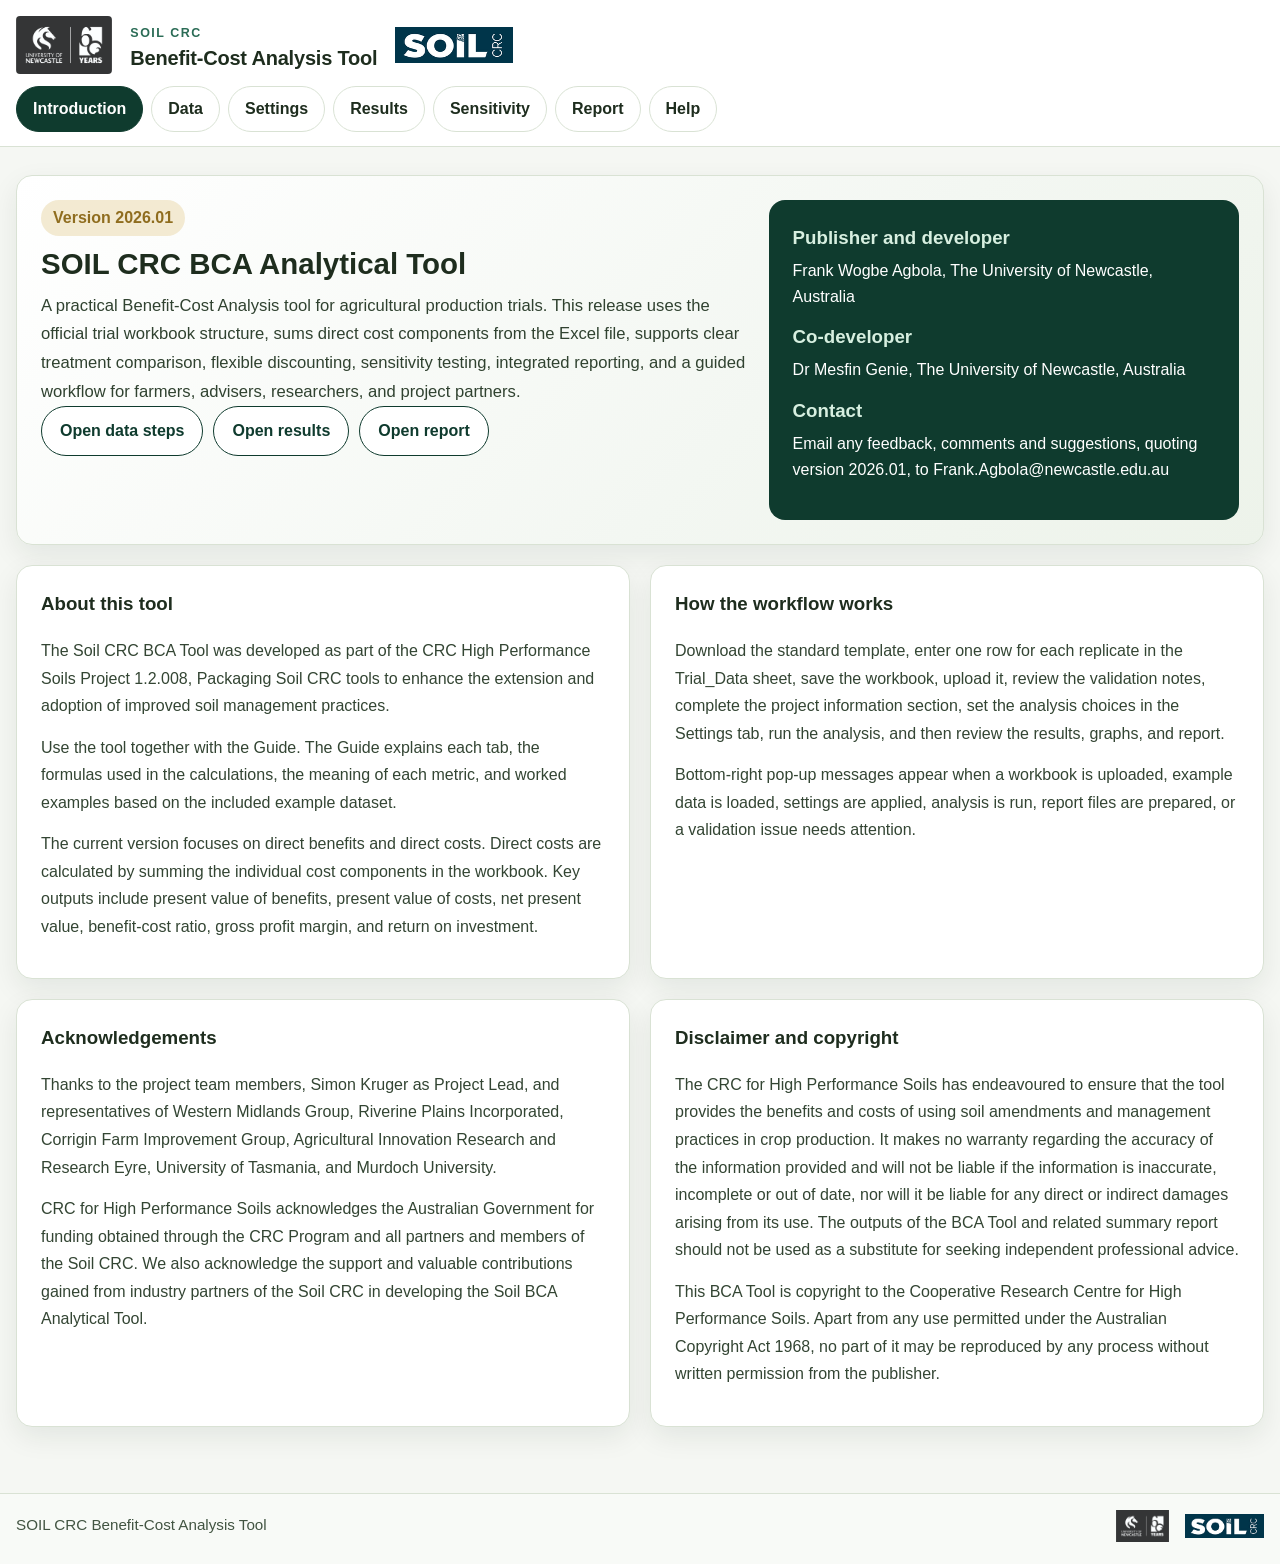
==== index.html @ 41de5b17 "Add files via upload" ====
<!doctype html>
<html lang="en">
<head>
  <meta charset="utf-8" />
  <meta name="viewport" content="width=device-width, initial-scale=1" />
  <title>SOIL CRC Benefit-Cost Analysis Tool</title>
  <link rel="stylesheet" href="styles.css" />
</head>
<body>
  <div class="toast-stack" id="toastStack" aria-live="polite" aria-atomic="true"></div>

  <header class="site-header">
    <div class="container header-shell">
      <div class="brand-wrap">
        <img src="logo_university_newcastle.jpg" alt="University of Newcastle logo" class="brand-logo brand-logo-uon">
        <div class="brand-copy">
          <div class="eyebrow">SOIL CRC</div>
          <h1>Benefit-Cost Analysis Tool</h1>
        </div>
        <img src="logo_soil_crc.png" alt="SOIL CRC logo" class="brand-logo brand-logo-soil">
      </div>
    </div>
    <nav class="container tabs" aria-label="Primary tabs">
      <button class="tab active" data-tab="intro">Introduction</button>
      <button class="tab" data-tab="data">Data</button>
      <button class="tab" data-tab="settings">Settings</button>
      <button class="tab" data-tab="results">Results</button>
      <button class="tab" data-tab="sensitivity">Sensitivity</button>
      <button class="tab" data-tab="report">Report</button>
      <button class="tab" data-tab="help">Help</button>
    </nav>
  </header>

  <main class="container main-area">
    <section id="tab-intro" class="panel active">
      <div class="hero card intro-hero">
        <div class="hero-left">
          <div class="hero-badge">Version 2026.01</div>
          <h2>SOIL CRC BCA Analytical Tool</h2>
          <p class="lead">A practical Benefit-Cost Analysis tool for agricultural production trials. This release uses the official trial workbook structure, sums direct cost components from the Excel file, supports clear treatment comparison, flexible discounting, sensitivity testing, integrated reporting, and a guided workflow for farmers, advisers, researchers, and project partners.</p>
          <div class="hero-actions">
            <button class="btn btn-ghost jump" data-target="data" type="button">Open data steps</button>
            <button class="btn btn-ghost jump" data-target="results" type="button">Open results</button>
            <button class="btn btn-ghost jump" data-target="report" type="button">Open report</button>
          </div>
        </div>
        <div class="hero-right">
          <div class="cover-panel">
            <h3>Publisher and developer</h3>
            <p>Frank Wogbe Agbola, The University of Newcastle, Australia</p>
            <h3>Co-developer</h3>
            <p>Dr Mesfin Genie, The University of Newcastle, Australia</p>
            <h3>Contact</h3>
            <p>Email any feedback, comments and suggestions, quoting version 2026.01, to Frank.Agbola@newcastle.edu.au</p>
          </div>
        </div>
      </div>

      <div class="grid two">
        <article class="card prose">
          <h3>About this tool</h3>
          <p>The Soil CRC BCA Tool was developed as part of the CRC High Performance Soils Project 1.2.008, Packaging Soil CRC tools to enhance the extension and adoption of improved soil management practices.</p>
          <p>Use the tool together with the Guide. The Guide explains each tab, the formulas used in the calculations, the meaning of each metric, and worked examples based on the included example dataset.</p>
          <p>The current version focuses on direct benefits and direct costs. Direct costs are calculated by summing the individual cost components in the workbook. Key outputs include present value of benefits, present value of costs, net present value, benefit-cost ratio, gross profit margin, and return on investment.</p>
        </article>
        <article class="card prose">
          <h3>How the workflow works</h3>
          <p>Download the standard template, enter one row for each replicate in the Trial_Data sheet, save the workbook, upload it, review the validation notes, complete the project information section, set the analysis choices in the Settings tab, run the analysis, and then review the results, graphs, and report.</p>
          <p>Bottom-right pop-up messages appear when a workbook is uploaded, example data is loaded, settings are applied, analysis is run, report files are prepared, or a validation issue needs attention.</p>
        </article>
      </div>

      <div class="grid two">
        <article class="card prose">
          <h3>Acknowledgements</h3>
          <p>Thanks to the project team members, Simon Kruger as Project Lead, and representatives of Western Midlands Group, Riverine Plains Incorporated, Corrigin Farm Improvement Group, Agricultural Innovation Research and Research Eyre, University of Tasmania, and Murdoch University.</p>
          <p>CRC for High Performance Soils acknowledges the Australian Government for funding obtained through the CRC Program and all partners and members of the Soil CRC. We also acknowledge the support and valuable contributions gained from industry partners of the Soil CRC in developing the Soil BCA Analytical Tool.</p>
        </article>
        <article class="card prose">
          <h3>Disclaimer and copyright</h3>
          <p>The CRC for High Performance Soils has endeavoured to ensure that the tool provides the benefits and costs of using soil amendments and management practices in crop production. It makes no warranty regarding the accuracy of the information provided and will not be liable if the information is inaccurate, incomplete or out of date, nor will it be liable for any direct or indirect damages arising from its use. The outputs of the BCA Tool and related summary report should not be used as a substitute for seeking independent professional advice.</p>
          <p>This BCA Tool is copyright to the Cooperative Research Centre for High Performance Soils. Apart from any use permitted under the Australian Copyright Act 1968, no part of it may be reproduced by any process without written permission from the publisher.</p>
        </article>
      </div>
    </section>

    <section id="tab-data" class="panel">
      <div class="card">
        <div class="section-head">
          <div>
            <h2>Data upload and project information</h2>
            <p class="subtle">Complete these steps in order. The same project information is used at the start of the report.</p>
          </div>
          <div class="section-actions">
            <a class="btn btn-ghost" href="soil_crc_bca_template.xlsx" download id="downloadTemplateBtn" title="Download the standard Excel template">Download template</a>
            <button class="btn" id="openUploadBtn" type="button" title="Upload a completed Excel workbook">Upload workbook</button>
            <button class="btn btn-ghost" id="loadExampleBtn" type="button" title="Load the included example workbook and pre-fill the tool">Load example data</button>
            <input id="fileInput" type="file" accept=".xlsx" hidden />
          </div>
        </div>

        <div class="grid four step-grid">
          <div class="step card soft"><span class="step-no">1</span><h3>Download the template</h3><p>Use the official Excel file supplied with this tool. It contains the Trial_Data sheet and a data dictionary sheet to help with data entry.</p></div>
          <div class="step card soft"><span class="step-no">2</span><h3>Fill one row per replicate</h3><p>Each replicate should have its own row. Keep amendment names and treatment IDs consistent across replicates. The control is identified from the control treatment row in the workbook.</p></div>
          <div class="step card soft"><span class="step-no">3</span><h3>Save and upload</h3><p>Save the completed file before uploading it back into the tool. This helps avoid incomplete workbook errors.</p></div>
          <div class="step card soft"><span class="step-no">4</span><h3>Complete project details</h3><p>Enter the project details below so they can appear in the report and in the Word or PDF-ready export.</p></div>
        </div>

        <div class="upload-box">
          <button class="upload-tile" id="uploadTile" type="button" title="Click to upload your completed Excel workbook">
            <strong>Upload completed workbook</strong>
            <span>Click to choose the Excel workbook you have completed.</span>
          </button>
          <div id="uploadStatus" class="status neutral">No workbook uploaded yet.</div>
        </div>
      </div>

      <div class="grid two">
        <article class="card">
          <h3>Workbook summary</h3>
          <div class="metrics-grid mini">
            <div class="metric"><span>Workbook</span><strong id="workbookName">-</strong></div>
            <div class="metric"><span>Sheet used</span><strong id="sheetName">-</strong></div>
            <div class="metric"><span>Rows</span><strong id="rowsCount">-</strong></div>
            <div class="metric"><span>Treatments</span><strong id="treatmentsCount">-</strong></div>
            <div class="metric"><span>Control rows</span><strong id="controlsCount">-</strong></div>
            <div class="metric"><span>Rows with yield</span><strong id="yieldCount">-</strong></div>
          </div>
          <div id="validationBox" class="message info">Upload a workbook to see validation messages.</div>
        </article>
        <article class="card prose">
          <h3>What the tool checks</h3>
          <p><span class="tip" data-tip="The workbook should contain a Trial_Data sheet and the standard header row.">Template structure</span> The workbook should contain the standard Trial_Data layout.</p>
          <p><span class="tip" data-tip="Treatment names should be consistent across replicate rows for the same treatment.">Treatment consistency</span> Treatment names, IDs and control flags should be filled in clearly.</p>
          <p><span class="tip" data-tip="The tool uses the main direct cost components reported in the workbook, such as seed, total labour, total machinery, fertiliser, pesticides, fuel, marketing, repairs and maintenance, support services, electricity, water, insurance services, overheads, interest paid on loans, structure maintenance, and other costs.">Costs</span> Yield and direct cost values should be numeric where they are provided.</p>
          <p><span class="tip" data-tip="A control is needed so the tool can compare treatments against a reference practice.">Control rows</span> At least one control row should be present for the control treatment.</p>
        </article>
      </div>

      <div class="card">
        <div class="section-head">
          <div>
            <h3>Project details for the report</h3>
            <p class="subtle">These fields are shown at the beginning of the report and help tailor the narrative to the project.</p>
          </div>
        </div>
        <div class="form-grid wide-grid">
          <label><span>Name of project</span><input id="projectName" type="text" placeholder="Enter the project name" /></label>
          <label><span>Name of collaborators</span><input id="collaborators" type="text" placeholder="Enter the collaborators or project team" /></label>
          <label><span>Funding agency</span><input id="fundingAgency" type="text" placeholder="Enter the funding agency" /></label>
          <label class="full"><span>Project summary (up to 100 words)</span><textarea id="projectSummary" rows="4" maxlength="800" placeholder="Summarise the project purpose, trial focus, and intended use of the results."></textarea></label>
          <label class="full"><span>Brief description of methodology of project (site description, duration of project or field trial, agronomic and management practices, up to 200 words)</span><textarea id="projectMethodology" rows="6" maxlength="1600" placeholder="Describe the trial site, duration, treatments, agronomic management, and other practical details that should appear in the report."></textarea></label>
        </div>
      </div>

      <div class="card">
        <div class="section-head">
          <div>
            <h3>Data preview</h3>
            <p class="subtle">The first cleaned rows from the uploaded workbook are shown below.</p>
          </div>
          <div class="section-actions">
            <button class="btn btn-ghost" id="downloadCsvBtn" type="button" disabled title="Download the cleaned data used by the tool as a CSV file">Download cleaned CSV</button>
          </div>
        </div>
        <div class="table-wrap"><table id="previewTable"><thead></thead><tbody></tbody></table></div>
      </div>
    </section>

    <section id="tab-settings" class="panel">
      <div class="grid two">
        <div class="card">
          <h2>Settings</h2>
          <div class="form-grid">
            <label><span>Grain price ($ per tonne)</span><input id="grainPrice" type="number" value="500" step="0.01" /></label>
            <label><span>Analysis period (years)</span><input id="analysisYears" type="number" value="10" min="1" step="1" /></label>
            <label><span>Discounting mode</span><select id="discountMode"><option value="constant">Constant rate</option><option value="increasing">Increasing rate</option><option value="declining">Declining rate</option></select></label>
            <label><span>Initial annual discount rate (%)</span><input id="discountInitial" type="number" value="5" step="0.1" /></label>
            <label><span>Later annual discount rate (%)</span><input id="discountLater" type="number" value="3" step="0.1" /></label>
            <label><span>Switch year</span><input id="discountSwitchYear" type="number" value="5" min="1" step="1" /></label>
          </div>
          <div class="settings-actions">
            <button class="btn" id="applySettingsBtn" type="button" title="Apply the current analysis settings and update the tool">Apply settings</button>
          </div>
          <div id="settingsStatus" class="message info" aria-live="polite">Current settings are shown above. Click Apply settings to confirm and refresh the analysis.</div>
        </div>
        <div class="card prose">
          <h3>How discounting is applied</h3>
          <p><span class="tip" data-tip="A constant rate uses the same annual discount rate for every year in the analysis period.">Constant rate</span> The same discount rate is used for every year.</p>
          <p><span class="tip" data-tip="An increasing schedule applies the initial rate up to the switch year and the later rate after that point.">Increasing rate</span> The initial rate applies first, then the later rate applies after the switch year.</p>
          <p><span class="tip" data-tip="A declining schedule also uses the switch year, but the later rate is lower than the initial rate.">Declining rate</span> This works in the same way, but with a lower later rate after the switch year.</p>
          <div class="logic-box" id="discountLabelBox">The active discount schedule will be shown here after analysis is run.</div>
        </div>
      </div>
    </section>

    <section id="tab-results" class="panel">
      <div class="card">
        <div class="section-head">
          <div>
            <h2>Results</h2>
            <p class="subtle">Choose the comparison mode, then run the analysis. The full table below reports all treatment results.</p>
          </div>
          <div class="section-actions">
            <button class="btn" id="runBtn" type="button" title="Calculate rankings, comparisons and headline metrics">Run Benefit-Cost Analysis</button>
            <button class="btn btn-ghost jump" data-target="report" id="reportAllBtn" type="button" title="Open the report tab with all treatment results">Report all treatment results</button>
          </div>
        </div>
        <div class="mode-row">
          <label><input type="radio" name="compareMode" value="control" checked /> Compare selected treatment against control</label>
          <label><input type="radio" name="compareMode" value="side" /> Compare two treatments side by side</label>
        </div>
        <div id="compareControlPanel" class="selector-grid">
          <label><span>Reference control</span><select id="controlSelect"></select></label>
          <label><span>Treatment to compare</span><select id="treatmentSelect"></select></label>
        </div>
        <div id="compareSidePanel" class="selector-grid hidden">
          <label><span>First treatment</span><select id="sideTreatmentA"></select></label>
          <label><span>Second treatment</span><select id="sideTreatmentB"></select></label>
        </div>
        <div id="sameTreatmentWarning" class="message warning hidden">Please choose two different treatments for side by side comparison.</div>
      </div>

      <div class="grid three results-grid">
        <div class="card metric-card"><span>Present value of benefits</span><strong id="pvBenefits">-</strong></div>
        <div class="card metric-card"><span>Present value of costs</span><strong id="pvCosts">-</strong></div>
        <div class="card metric-card"><span>Net present value</span><strong id="npvValue">-</strong></div>
        <div class="card metric-card"><span>Benefit-cost ratio</span><strong id="bcrValue">-</strong></div>
        <div class="card metric-card"><span>Gross profit margin</span><strong id="gpmValue">-</strong></div>
        <div class="card metric-card"><span>Return on investment</span><strong id="roiValue">-</strong></div>
        <div class="card metric-card"><span>Difference versus control</span><strong id="deltaValue">-</strong></div>
      </div>

      <div class="grid two">
        <div class="card"><h3>Headline interpretation</h3><p id="headlineSummary" class="summary-box">Upload data and run the analysis to view the headline interpretation.</p></div>
        <div class="card"><h3>Comparison details</h3><div class="table-wrap compact"><div id="comparisonDetails"></div></div></div>
      </div>

      <div class="card">
        <h3>Treatment ranking</h3>
        <div class="table-wrap compact"><table id="rankingTable"><thead><tr><th>Rank</th><th>Treatment</th><th>Average yield (t/ha)</th><th>Average direct costs ($/ha)</th><th>PV benefits ($/ha)</th><th>PV costs ($/ha)</th><th>NPV ($/ha)</th><th>BCR</th><th>Gross profit margin (%)</th><th>ROI (%)</th><th>Difference versus control ($/ha)</th></tr></thead><tbody></tbody></table></div>
      </div>

      <div class="grid two chart-grid">
        <div class="card"><h3>BCR graph</h3><div id="chartBcr" class="chart-box"></div></div>
        <div class="card"><h3>NPV graph</h3><div id="chartNpv" class="chart-box"></div></div>
        <div class="card"><h3>NPV difference from control</h3><div id="chartDelta" class="chart-box"></div></div>
        <div class="card"><h3>Gross profit margin graph</h3><div id="chartGpm" class="chart-box"></div></div>
        <div class="card"><h3>ROI graph</h3><div id="chartRoi" class="chart-box"></div></div>
      </div>
    </section>

    <section id="tab-sensitivity" class="panel">
      <div class="card">
        <div class="section-head">
          <div>
            <h2>Sensitivity analysis</h2>
            <p class="subtle">Enter alternative values directly to test how the selected treatment responds.</p>
          </div>
          <div class="section-actions"><button class="btn" id="runSensitivityBtn" type="button">Update sensitivity</button></div>
        </div>
        <div class="table-wrap">
          <table class="settings-table">
            <thead><tr><th>Scenario</th><th>Discount rate (%)</th><th>Grain price ($/t)</th><th>Benefits change (%)</th><th>Costs change (%)</th></tr></thead>
            <tbody>
              <tr><td>Scenario 1</td><td><input id="s1Rate" type="number" value="3" step="0.1" /></td><td><input id="s1Price" type="number" value="500" step="0.01" /></td><td><input id="s1Benefit" type="number" value="0" step="0.1" /></td><td><input id="s1Cost" type="number" value="0" step="0.1" /></td></tr>
              <tr><td>Scenario 2</td><td><input id="s2Rate" type="number" value="5" step="0.1" /></td><td><input id="s2Price" type="number" value="550" step="0.01" /></td><td><input id="s2Benefit" type="number" value="10" step="0.1" /></td><td><input id="s2Cost" type="number" value="10" step="0.1" /></td></tr>
              <tr><td>Scenario 3</td><td><input id="s3Rate" type="number" value="7" step="0.1" /></td><td><input id="s3Price" type="number" value="450" step="0.01" /></td><td><input id="s3Benefit" type="number" value="-10" step="0.1" /></td><td><input id="s3Cost" type="number" value="15" step="0.1" /></td></tr>
            </tbody>
          </table>
        </div>
      </div>
      <div class="card">
        <div class="table-wrap compact"><table id="sensitivityTable"><thead><tr><th>Scenario</th><th>Discount rate (%)</th><th>Grain price ($/t)</th><th>Benefits change (%)</th><th>Costs change (%)</th><th>PV benefits ($/ha)</th><th>PV costs ($/ha)</th><th>NPV ($/ha)</th><th>BCR</th><th>Gross profit margin (%)</th></tr></thead><tbody></tbody></table></div>
      </div>
    </section>

    <section id="tab-report" class="panel">
      <div class="grid two">
        <div class="card prose">
          <div class="section-head">
            <div>
              <h2>Report</h2>
              <p class="subtle">Part A reproduces the project information you entered in the Data tab. Part B combines the analysis with a narrative summary.</p>
            </div>
            <div class="section-actions">
              <button class="btn" id="downloadWordBtn" type="button">Download Word report</button>
              <button class="btn btn-ghost" id="openPdfReportBtn" type="button">Open PDF-ready report</button>
            </div>
          </div>
          <h3>Part A: Project summary</h3>
          <div id="reportProjectSummary" class="report-summary-box"></div>
        </div>
        <div class="card prose">
          <h3>Part B: Summary source</h3>
          <div class="form-grid single-grid report-form-grid">
            <label><span>AI access</span>
              <select id="aiAccessSelect">
                <option value="none">I do not have access to ChatGPT or Copilot</option>
                <option value="chatgpt">I have access to ChatGPT</option>
                <option value="copilot">I have access to Copilot</option>
              </select>
            </label>
            <label><span>Include logos at the bottom of the report</span>
              <select id="includeReportLogos">
                <option value="yes">Yes</option>
                <option value="no">No</option>
              </select>
            </label>
          </div>
          <p class="subtle">If you use ChatGPT or Copilot, open the prepared prompt, generate the narrative, then paste it back into the box below. If you do not have access, the tool can generate a local draft summary inside the report.</p>
          <div class="section-actions">
            <button class="btn" id="openChatGPTBtn" type="button">Open in ChatGPT</button>
            <button class="btn btn-ghost" id="openCopilotBtn" type="button">Open in Copilot</button>
            <button class="btn btn-ghost" id="copyPromptBtn" type="button">Copy prompt</button>
            <button class="btn btn-ghost" id="generateLocalSummaryBtn" type="button">Generate local summary</button>
            <button class="btn btn-ghost" id="refreshReportBtn" type="button">Refresh report preview</button>
          </div>
          <label class="full"><span>AI or local summary to include in the report</span><textarea id="reportNarrative" class="prompt-box" rows="14" spellcheck="true" placeholder="Paste the ChatGPT or Copilot summary here, or click Generate local summary."></textarea></label>
          <details>
            <summary>Prepared prompt</summary>
            <textarea id="aiPromptPreview" class="prompt-box prompt-small" spellcheck="false"></textarea>
          </details>
        </div>
      </div>

      <div class="card prose">
        <h3>Report preview</h3>
        <div id="reportPreview" class="report-preview"></div>
      </div>
    </section>

    <section id="tab-help" class="panel">
      <div class="card prose">
        <div class="section-head">
          <div>
            <h2>Help and FAQ</h2>
            <p class="subtle">Practical help for farmers, advisers, and other users.</p>
          </div>
          <div class="section-actions">
            <button class="btn" id="openGuideBtn" type="button" title="Open the full user guide in a new window">Open full guide</button>
          </div>
        </div>
        <details open><summary>Why are my results missing?</summary><p>Results usually remain empty when no workbook has been uploaded, when no control rows are present, or when yield and direct cost values are missing for the selected treatments.</p></details>
        <details><summary>Why is the ranking table empty?</summary><p>The ranking table is filled after you upload a workbook and click Run Benefit-Cost Analysis in the Results tab.</p></details>
        <details><summary>How should I structure the uploaded workbook?</summary><p>Use the standard template from this tool. Enter one row per replicate in the Trial_Data sheet. Keep treatment names consistent and save the file before uploading it back into the tool.</p></details>
        <details><summary>How are direct costs calculated?</summary><p>The tool sums the individual cost components in each replicate row, including seed, labour, machinery, fertiliser, chemical, fuel, marketing, repairs, support services, electricity, water, insurance, overheads, interest paid on loans, structure maintenance, and other direct costs. The reported total farm cost column is shown in the workbook for reference only.</p></details>
        <details><summary>What do the outputs mean?</summary><p>Net present value shows benefits minus costs after discounting. Benefit-cost ratio compares discounted benefits with discounted costs. Gross profit margin shows the share of discounted benefits remaining after discounted costs are deducted. Return on investment shows net gains relative to discounted costs.</p></details>
        <details><summary>How do the two comparison modes differ?</summary><p>The first mode compares a selected treatment against the control. The second mode compares any two treatments side by side. A warning appears if the same treatment is selected twice.</p></details>
      </div>
    </section>
  </main>

  <footer class="site-footer">
    <div class="container footer-row">
      <div>SOIL CRC Benefit-Cost Analysis Tool</div>
      <div class="footer-logos">
        <img src="logo_university_newcastle.jpg" alt="" class="footer-logo footer-logo-uon">
        <img src="logo_soil_crc.png" alt="" class="footer-logo footer-logo-soil">
      </div>
    </div>
  </footer>

  <script src="app.js"></script>
</body>
</html>
---- styles.css ----
:root {
  --bg: #f5f7f3;
  --surface: #ffffff;
  --surface-soft: #f0f4ee;
  --surface-alt: #f8faf7;
  --text: #1e2d1e;
  --muted: #516451;
  --line: #d9e2d4;
  --green-900: #0f3b2e;
  --green-800: #1f5c49;
  --green-700: #2b6c56;
  --green-100: #dfeadf;
  --gold-100: #f3ead2;
  --gold-500: #8f6d1f;
  --warning: #8a6500;
  --warning-bg: #fff7dd;
  --info: #225a7a;
  --info-bg: #eef7fb;
  --ok: #235f35;
  --ok-bg: #edf8ef;
  --shadow: 0 10px 28px rgba(10, 38, 20, 0.08);
  --radius: 16px;
}
* { box-sizing: border-box; }
html { scroll-behavior: smooth; }
body {
  margin: 0;
  font-family: Arial, Helvetica, sans-serif;
  color: var(--text);
  background: var(--bg);
  line-height: 1.5;
}
a { color: var(--green-800); text-decoration: none; }
a:hover { text-decoration: underline; }
.container { width: min(1320px, calc(100% - 32px)); margin: 0 auto; }
.site-header {
  position: sticky;
  top: 0;
  z-index: 40;
  background: rgba(255,255,255,0.97);
  border-bottom: 1px solid var(--line);
  backdrop-filter: blur(10px);
}
.header-shell {
  display: flex;
  align-items: center;
  justify-content: space-between;
  gap: 20px;
  padding: 16px 0 12px;
}
.brand-wrap {
  display: flex;
  align-items: center;
  gap: 18px;
  min-width: 0;
}
.brand-logo { display: block; object-fit: contain; }
.brand-logo-uon {
  height: 58px;
  width: auto;
  border-radius: 4px;
}
.brand-logo-soil {
  height: 36px;
  width: auto;
  image-rendering: auto;
}
.brand-copy h1 {
  margin: 2px 0 0;
  font-size: clamp(1.25rem, 1.5vw, 1.7rem);
  line-height: 1.15;
  font-weight: 700;
  letter-spacing: -0.01em;
}
.eyebrow {
  display: inline-block;
  margin-bottom: 2px;
  font-size: 0.78rem;
  text-transform: uppercase;
  letter-spacing: 0.12em;
  color: var(--green-700);
  font-weight: 700;
}
.top-actions, .section-actions, .hero-actions {
  display: flex;
  flex-wrap: wrap;
  align-items: center;
  gap: 10px;
}
.tabs {
  display: flex;
  gap: 8px;
  overflow-x: auto;
  padding: 0 0 14px;
}
.tab {
  appearance: none;
  border: 1px solid var(--line);
  background: var(--surface);
  color: var(--text);
  border-radius: 999px;
  padding: 10px 16px;
  font-weight: 700;
  cursor: pointer;
  white-space: nowrap;
}
.tab.active, .tab:hover {
  background: var(--green-900);
  color: #fff;
  border-color: var(--green-900);
}
.main-area { padding: 28px 0 46px; }
.panel { display: none; }
.panel.active { display: block; }
.card {
  background: var(--surface);
  border: 1px solid var(--line);
  border-radius: var(--radius);
  box-shadow: var(--shadow);
  padding: 24px;
  margin-bottom: 20px;
}
.soft {
  background: var(--surface-alt);
  box-shadow: none;
}
.hero {
  display: grid;
  grid-template-columns: 1.2fr .8fr;
  gap: 22px;
  background: linear-gradient(135deg, #ffffff 0%, #f3f7f2 60%, #edf3ea 100%);
}
.hero-badge {
  display: inline-flex;
  align-items: center;
  padding: 6px 12px;
  border-radius: 999px;
  background: var(--gold-100);
  color: var(--gold-500);
  font-weight: 700;
  margin-bottom: 12px;
}
.hero h2 {
  margin: 0 0 12px;
  font-size: clamp(1.8rem, 2.3vw, 2.6rem);
  line-height: 1.08;
}
.lead {
  margin: 0;
  color: #304230;
  font-size: 1.04rem;
  line-height: 1.72;
}
.cover-panel {
  height: 100%;
  background: var(--green-900);
  color: #fff;
  border-radius: 16px;
  padding: 24px;
}
.cover-panel h3 { margin: 0 0 6px; color: #d7efe0; }
.cover-panel p { margin: 0 0 14px; line-height: 1.6; }
.grid { display: grid; gap: 20px; }
.grid.two { grid-template-columns: repeat(2, minmax(0,1fr)); }
.grid.four { grid-template-columns: repeat(4, minmax(0,1fr)); }
.results-grid { grid-template-columns: repeat(3, minmax(0,1fr)); }
.prose p { margin: 0 0 14px; line-height: 1.72; color: #334533; }
.prose h2, .prose h3, .section-head h2, .section-head h3 { margin-top: 0; }
.section-head {
  display: flex;
  align-items: flex-start;
  justify-content: space-between;
  gap: 16px;
  margin-bottom: 18px;
}
.subtle {
  margin: 6px 0 0;
  color: var(--muted);
}
.step-grid { margin-bottom: 18px; }
.step { padding: 18px; }
.step-no {
  width: 34px;
  height: 34px;
  display: grid;
  place-items: center;
  border-radius: 50%;
  background: var(--green-900);
  color: #fff;
  font-weight: 700;
  margin-bottom: 10px;
}
.upload-box { display: grid; gap: 14px; }
.upload-tile {
  width: 100%;
  padding: 24px;
  border-radius: 16px;
  border: 2px dashed #a8b9a4;
  background: #fafcf9;
  cursor: pointer;
  text-align: center;
}
.upload-tile strong {
  display: block;
  font-size: 1.05rem;
  margin-bottom: 8px;
}
.status {
  padding: 14px 16px;
  border-radius: 14px;
  font-weight: 700;
}
.status.neutral { background: #f3f5f2; color: #4d5d4d; }
.status.ok { background: var(--ok-bg); color: var(--ok); }
.status.warn { background: var(--warning-bg); color: var(--warning); }
.metrics-grid { display: grid; gap: 14px; }
.metrics-grid.mini { grid-template-columns: repeat(3, minmax(0,1fr)); }
.metric, .metric-card {
  background: var(--surface-alt);
  border: 1px solid var(--line);
  border-radius: 16px;
  padding: 16px;
}
.metric span, .metric-card span {
  display: block;
  color: var(--muted);
  font-size: 0.93rem;
  margin-bottom: 8px;
}
.metric strong { font-size: 1.16rem; line-height: 1.2; }
.metric-card strong {
  display: block;
  margin-top: 4px;
  font-size: 1.36rem;
  line-height: 1.16;
}
.form-grid, .selector-grid {
  display: grid;
  grid-template-columns: repeat(2, minmax(0,1fr));
  gap: 14px;
}
label {
  display: grid;
  gap: 8px;
  font-weight: 700;
}
label span {
  color: #334533;
  font-size: 0.95rem;
}
input, select, textarea, button { font: inherit; }
input, select, textarea {
  width: 100%;
  border: 1px solid #c9d5c5;
  border-radius: 12px;
  padding: 12px 14px;
  background: #fff;
  color: var(--text);
}
input:focus, select:focus, textarea:focus, button:focus {
  outline: 3px solid rgba(31,92,73,0.14);
  outline-offset: 1px;
}
.logic-box, .headline, .summary-box { line-height: 1.7; }
.logic-box {
  background: #f5f8f3;
  border: 1px solid var(--line);
  border-radius: 14px;
  padding: 16px;
  font-weight: 700;
}
.mode-row {
  display: flex;
  flex-wrap: wrap;
  gap: 18px;
  margin-bottom: 14px;
}
.mode-row label {
  display: flex;
  align-items: center;
  gap: 8px;
}
.mode-row input { width: auto; }
.table-wrap {
  overflow: auto;
  border: 1px solid var(--line);
  border-radius: 16px;
  background: #fff;
}
.compact { max-height: 440px; }
table {
  width: 100%;
  min-width: 760px;
  border-collapse: collapse;
}
th, td {
  padding: 12px 14px;
  border-bottom: 1px solid #e8eee5;
  text-align: left;
  vertical-align: top;
}
thead th {
  position: sticky;
  top: 0;
  z-index: 1;
  background: #eef3ec;
  font-size: 0.92rem;
}
tbody tr:nth-child(even) { background: #fbfcfb; }
.message {
  padding: 14px 16px;
  border-radius: 14px;
  line-height: 1.65;
}
.message.info { background: var(--info-bg); color: var(--info); }
.message.warning { background: var(--warning-bg); color: var(--warning); }
.hidden { display: none !important; }
.btn {
  appearance: none;
  border: none;
  border-radius: 999px;
  background: var(--green-800);
  color: #fff;
  font-weight: 700;
  padding: 12px 18px;
  cursor: pointer;
  box-shadow: 0 8px 20px rgba(21, 67, 47, 0.12);
}
.btn:hover {
  background: var(--green-900);
  text-decoration: none;
}
.btn-ghost {
  background: #fff;
  color: var(--green-900);
  border: 1px solid var(--green-900);
  box-shadow: none;
}
.btn-dark { background: #27342c; }
.prompt-box {
  min-height: 360px;
  resize: vertical;
}
.toast-stack {
  position: fixed;
  right: max(18px, env(safe-area-inset-right));
  bottom: max(18px, env(safe-area-inset-bottom));
  z-index: 9999;
  display: grid;
  gap: 10px;
  max-width: min(420px, calc(100vw - 36px));
  pointer-events: none;
}
.toast {
  background: var(--green-900);
  color: #fff;
  padding: 14px 16px;
  border-radius: 14px;
  box-shadow: var(--shadow);
  opacity: 0;
  transform: translateY(10px);
  transition: opacity .18s ease, transform .18s ease;
}
.toast.show {
  opacity: 1;
  transform: translateY(0);
}
.toast.hide {
  opacity: 0;
  transform: translateY(10px);
}
.toast.warn { background: #876200; }
.toast.info { background: #225a7a; }
.toast .title {
  font-weight: 700;
  margin-bottom: 4px;
}
@keyframes fadeIn {
  from { opacity: 0; transform: translateY(8px); }
  to { opacity: 1; transform: none; }
}
.tip {
  position: relative;
  border-bottom: 1px dotted var(--green-800);
  cursor: help;
}
.tip::after {
  content: attr(data-tip);
  position: absolute;
  left: 0;
  bottom: calc(100% + 10px);
  width: min(320px, 72vw);
  background: var(--green-900);
  color: #fff;
  padding: 10px 12px;
  border-radius: 12px;
  box-shadow: var(--shadow);
  opacity: 0;
  pointer-events: none;
  transform: translateY(6px);
  transition: .15s ease;
  font-weight: 400;
  font-size: 0.92rem;
  line-height: 1.5;
}
.tip:hover::after { opacity: 1; transform: none; }
details {
  border: 1px solid var(--line);
  border-radius: 14px;
  padding: 16px 18px;
  background: #fbfcfb;
  margin-bottom: 12px;
}
summary {
  cursor: pointer;
  font-weight: 700;
}
details p { margin: 12px 0 0; }
.site-footer {
  border-top: 1px solid var(--line);
  background: #f8faf7;
}
.footer-row {
  display: flex;
  justify-content: space-between;
  align-items: center;
  gap: 20px;
  padding: 16px 0 22px;
  color: #425442;
  font-size: 0.95rem;
}
.footer-logos {
  display: flex;
  align-items: center;
  gap: 16px;
}
.footer-logo { display: block; object-fit: contain; }
.footer-logo-uon { height: 32px; width: auto; }
.footer-logo-soil { height: 24px; width: auto; }
.upload-tile, .btn {
  transition: transform .12s ease, box-shadow .12s ease, background .12s ease;
}
.upload-tile:hover, .btn:hover { transform: translateY(-1px); }
.guide-page .hero { grid-template-columns: 1fr; }
@media (max-width: 1100px) {
  .header-shell, .footer-row, .brand-wrap { flex-direction: column; align-items: flex-start; }
  .hero, .grid.two, .grid.four, .results-grid, .metrics-grid.mini, .form-grid, .selector-grid { grid-template-columns: 1fr; }
}
@media (max-width: 720px) {
  .container { width: min(100% - 20px, 1320px); }
  .btn { width: 100%; justify-content: center; }
  .top-actions, .section-actions, .hero-actions { width: 100%; }
}

.settings-actions {
  margin-top: 16px;
  display: flex;
  justify-content: flex-start;
}

@media (max-width: 1100px) {
  .top-actions { width: 100%; }
  .tabs { padding-bottom: 12px; }
}

@media (max-width: 720px) {
  html { -webkit-text-size-adjust: 100%; }
  body { line-height: 1.6; }
  .main-area { padding: 18px 0 30px; }
  .header-shell { gap: 14px; padding: 12px 0 10px; }
  .brand-wrap { width: 100%; gap: 12px; }
  .brand-copy h1 { font-size: 1.2rem; }
  .brand-logo-uon { height: 46px; }
  .brand-logo-soil { height: 30px; }
  .tabs { gap: 6px; padding-bottom: 10px; scroll-padding: 10px; }
  .tab { padding: 10px 14px; font-size: 0.95rem; }
  .card { padding: 18px; border-radius: 14px; }
  .hero h2 { font-size: 1.55rem; }
  .lead, .prose p, .logic-box, .summary-box { font-size: 0.98rem; }
  .section-head { flex-direction: column; }
  .metrics-grid.mini { grid-template-columns: 1fr 1fr; }
  .mode-row { gap: 12px; }
  .mode-row label { align-items: flex-start; }
  .table-wrap { -webkit-overflow-scrolling: touch; overflow-x: auto; }
  table { min-width: 640px; width: max(100%, 640px); }
  th, td { padding: 10px 12px; }
  .toast-stack { right: 12px; left: 12px; bottom: max(12px, env(safe-area-inset-bottom)); max-width: none; }
  .toast { width: 100%; }
  .footer-row, .footer-logos { width: 100%; }
}

@media (max-width: 480px) {
  .container { width: calc(100% - 16px); }
  .brand-copy h1 { font-size: 1.08rem; }
  .eyebrow { font-size: 0.72rem; }
  .metric strong, .metric-card strong { font-size: 1.1rem; }
  .metrics-grid.mini { grid-template-columns: 1fr; }
  .btn { padding: 12px 16px; }
  .upload-tile { padding: 18px; }
}


.message.success {
  background: #edf7f2;
  border: 1px solid #9cc3ae;
  color: #164b34;
}

@media (max-width: 900px) {
  .top-actions,
  .section-actions,
  .hero-actions,
  .settings-actions {
    flex-wrap: wrap;
  }
  .section-actions > *,
  .top-actions > *,
  .hero-actions > * {
    flex: 1 1 220px;
  }
  .selector-grid,
  .form-grid,
  .results-grid,
  .grid.three {
    grid-template-columns: 1fr;
  }
}


/* Responsive and reliable toast / settings improvements */
.toast-stack { display: flex; flex-direction: column; align-items: stretch; }
.toast { pointer-events: auto; }
#settingsStatus { scroll-margin-top: 100px; }
@media (max-width: 900px) {
  .header-shell, .brand-wrap, .top-actions, .section-actions, .mode-row, .metric-grid, .select-grid, .action-row { flex-wrap: wrap; }
  .brand-wrap { gap: 12px; }
}
@media (max-width: 640px) {
  .container, .page-shell { width: min(100% - 20px, 1180px); }
  .site-header { position: sticky; top: 0; z-index: 50; }
  .tab-row { overflow-x: auto; -webkit-overflow-scrolling: touch; }
  .tab { flex: 0 0 auto; }
  .metric-grid, .select-grid { grid-template-columns: 1fr; }
  .section-actions .btn, .top-actions .btn, .action-row .btn { width: 100%; }
  .brand-copy h1 { font-size: 1.3rem; }
  .footer-row { flex-direction: column; align-items: flex-start; gap: 10px; }
  .toast-stack { right: 12px; left: 12px; bottom: max(12px, env(safe-area-inset-bottom)); max-width: none; }
  .toast { width: 100%; }
}


#applySettingsBtn[aria-busy="true"] { opacity: 0.8; }
#applySettingsBtn:active { transform: translateY(0); }
@media (max-width: 720px) {
  .settings-actions .btn { width: 100%; }
}


/* v6 settings and responsiveness fix */
.settings-actions { display:flex; gap:12px; flex-wrap:wrap; }
.settings-actions .btn { min-height:44px; touch-action:manipulation; -webkit-tap-highlight-color: transparent; }
#applySettingsBtn { position:relative; z-index:5; cursor:pointer; }
.toast-stack { position:fixed !important; right:max(16px, env(safe-area-inset-right)) !important; bottom:max(16px, env(safe-area-inset-bottom)) !important; z-index:99999 !important; }
@media (max-width: 900px) {
  .container { width:min(100% - 24px, 1200px); }
  .header-shell { gap:14px; }
  .brand-wrap { width:100%; justify-content:space-between; gap:12px; align-items:center; }
  .brand-copy h1 { font-size:1.3rem; line-height:1.2; }
  .top-actions { width:100%; display:grid; grid-template-columns:1fr; gap:10px; }
  .grid.two, .grid.three, .grid.four { grid-template-columns:1fr !important; }
  .selector-grid, .form-grid, .metrics-grid, .results-grid { grid-template-columns:1fr !important; }
  .tabs { overflow-x:auto; -webkit-overflow-scrolling:touch; gap:8px; }
  .tab { flex:0 0 auto; white-space:nowrap; }
  .section-actions, .hero-actions, .settings-actions { display:grid; grid-template-columns:1fr; width:100%; }
  .table-wrap { overflow-x:auto; -webkit-overflow-scrolling:touch; }
}
@media (max-width: 600px) {
  body { font-size:15px; }
  .main-area { padding-bottom:90px; }
  .card { padding:16px; }
  .brand-logo { max-height:42px; width:auto; }
  .toast { width:100%; }
}

.wide-grid { grid-template-columns: repeat(2, minmax(0,1fr)); }
.wide-grid .full, .report-form-grid .full { grid-column: 1 / -1; }
.single-grid { grid-template-columns: 1fr; }
.chart-grid { grid-template-columns: repeat(2, minmax(0,1fr)); }
.chart-box { min-height: 220px; }
.chart-box svg { width: 100%; height: auto; display: block; }
.chart-label { fill: #244224; font: 13px Arial, Helvetica, sans-serif; }
.chart-value { fill: #244224; font: 12px Arial, Helvetica, sans-serif; }
.chart-empty { color: var(--muted); padding: 32px 8px; }
.report-summary-box, .report-preview {
  background: #fbfcfb;
  border: 1px solid var(--line);
  border-radius: 16px;
  padding: 16px;
}
.report-meta-grid {
  display: grid;
  grid-template-columns: repeat(2, minmax(0,1fr));
  gap: 14px;
}
.report-meta-grid .full { grid-column: 1 / -1; }
.report-meta-grid strong { display: block; margin-bottom: 6px; }
.report-preview .wrap { padding: 0 !important; }
.prompt-small { min-height: 220px; }
.ai-card { margin-top: 20px; }
.footer-logos img:last-child { margin-right: 0; }

@media (max-width: 900px) {
  .wide-grid, .chart-grid, .report-meta-grid { grid-template-columns: 1fr; }
}
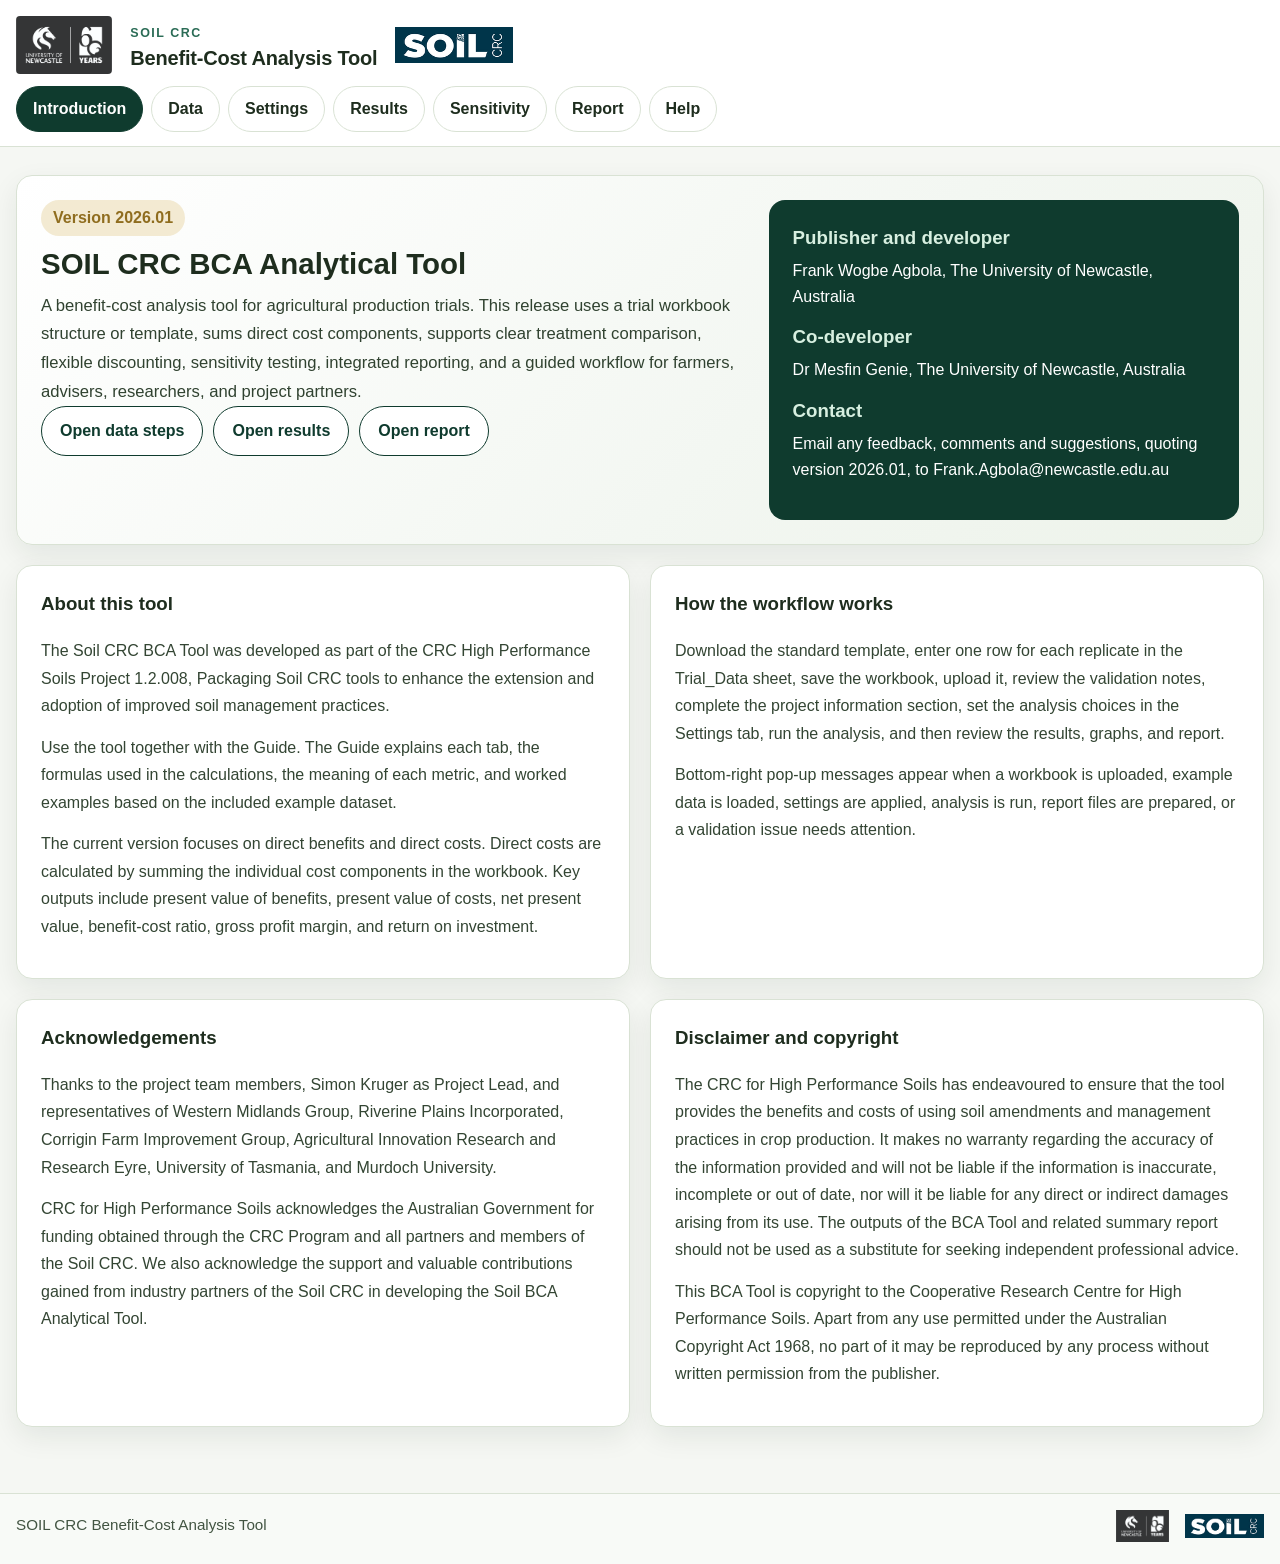
==== commit e5833b51: "Update index.html" ====
--- a/index.html
+++ b/index.html
@@ -37,7 +37,7 @@
         <div class="hero-left">
           <div class="hero-badge">Version 2026.01</div>
           <h2>SOIL CRC BCA Analytical Tool</h2>
-          <p class="lead">A practical Benefit-Cost Analysis tool for agricultural production trials. This release uses the official trial workbook structure, sums direct cost components from the Excel file, supports clear treatment comparison, flexible discounting, sensitivity testing, integrated reporting, and a guided workflow for farmers, advisers, researchers, and project partners.</p>
+          <p class="lead">A benefit-cost analysis tool for agricultural production trials. This release uses a trial workbook structure or template, sums direct cost components, supports clear treatment comparison, flexible discounting, sensitivity testing, integrated reporting, and a guided workflow for farmers, advisers, researchers, and project partners.</p>
           <div class="hero-actions">
             <button class="btn btn-ghost jump" data-target="data" type="button">Open data steps</button>
             <button class="btn btn-ghost jump" data-target="results" type="button">Open results</button>
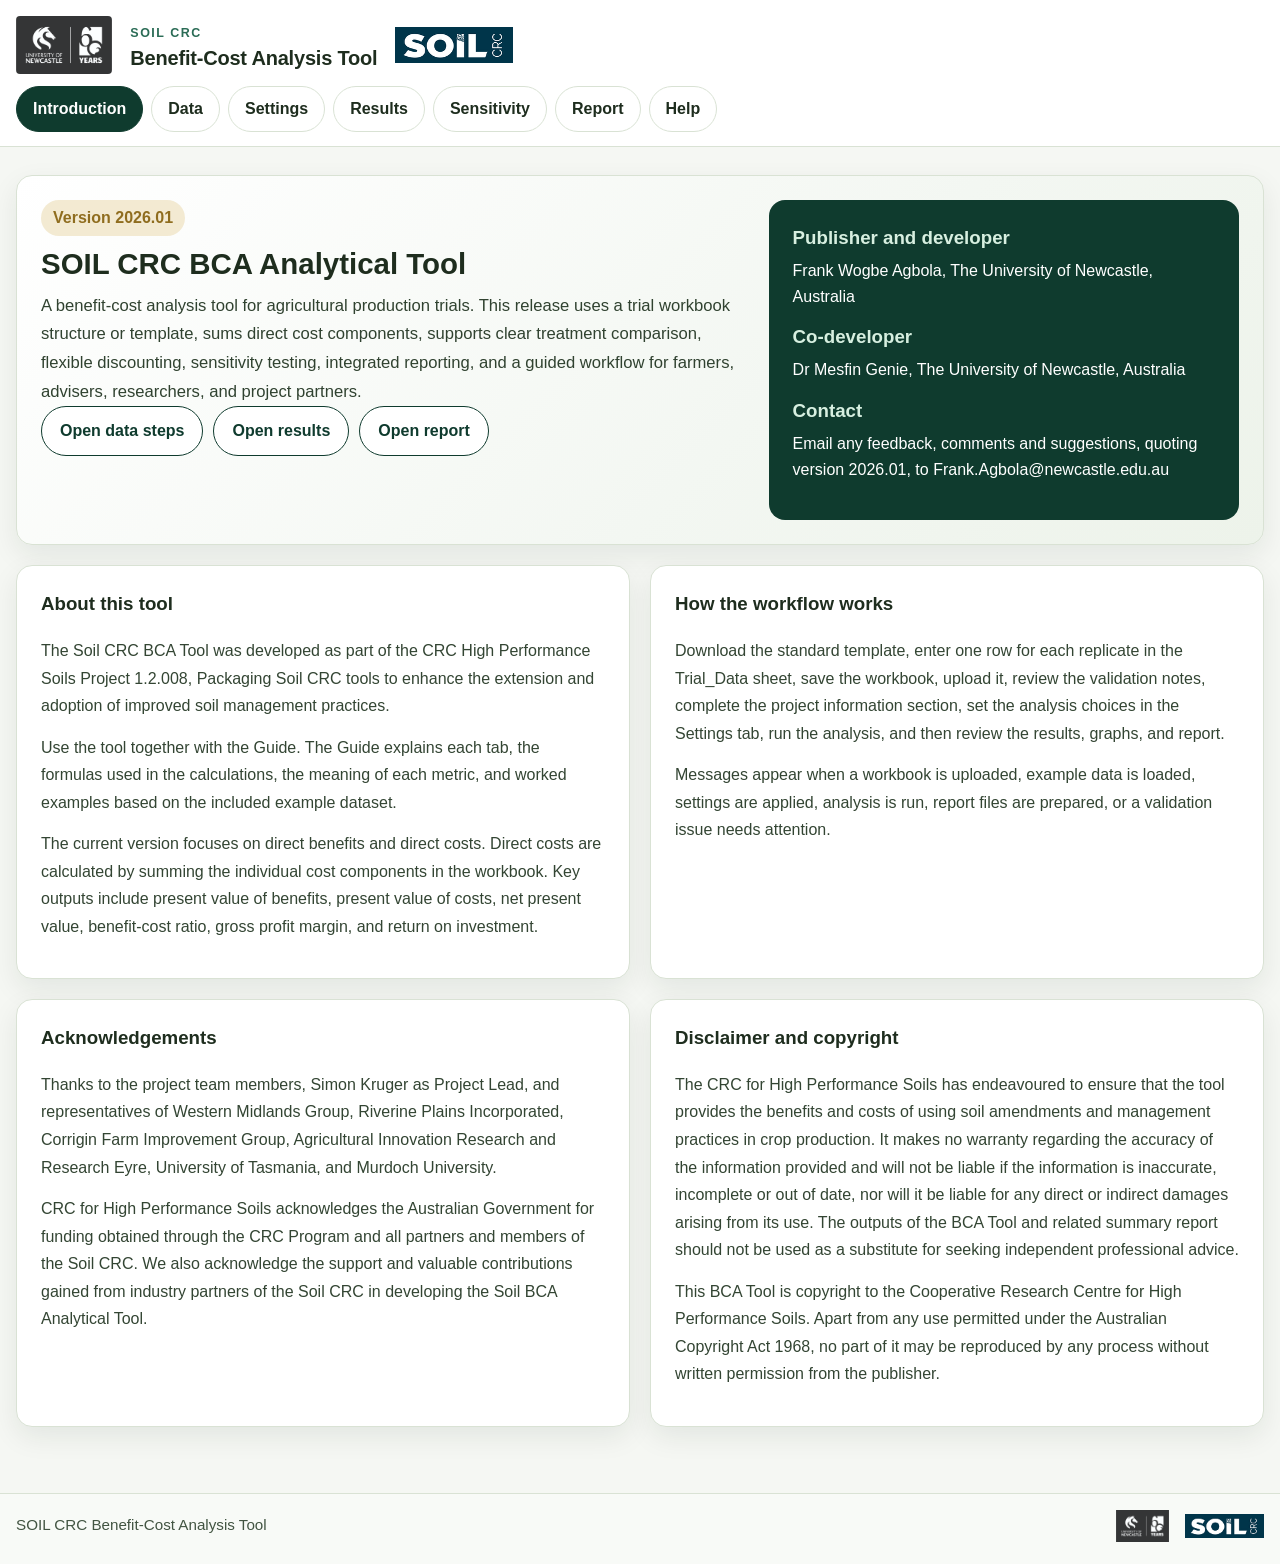
==== commit 820e6ae3: "Update index.html" ====
--- a/index.html
+++ b/index.html
@@ -66,7 +66,7 @@
         <article class="card prose">
           <h3>How the workflow works</h3>
           <p>Download the standard template, enter one row for each replicate in the Trial_Data sheet, save the workbook, upload it, review the validation notes, complete the project information section, set the analysis choices in the Settings tab, run the analysis, and then review the results, graphs, and report.</p>
-          <p>Bottom-right pop-up messages appear when a workbook is uploaded, example data is loaded, settings are applied, analysis is run, report files are prepared, or a validation issue needs attention.</p>
+          <p>Messages appear when a workbook is uploaded, example data is loaded, settings are applied, analysis is run, report files are prepared, or a validation issue needs attention.</p>
         </article>
       </div>
 
